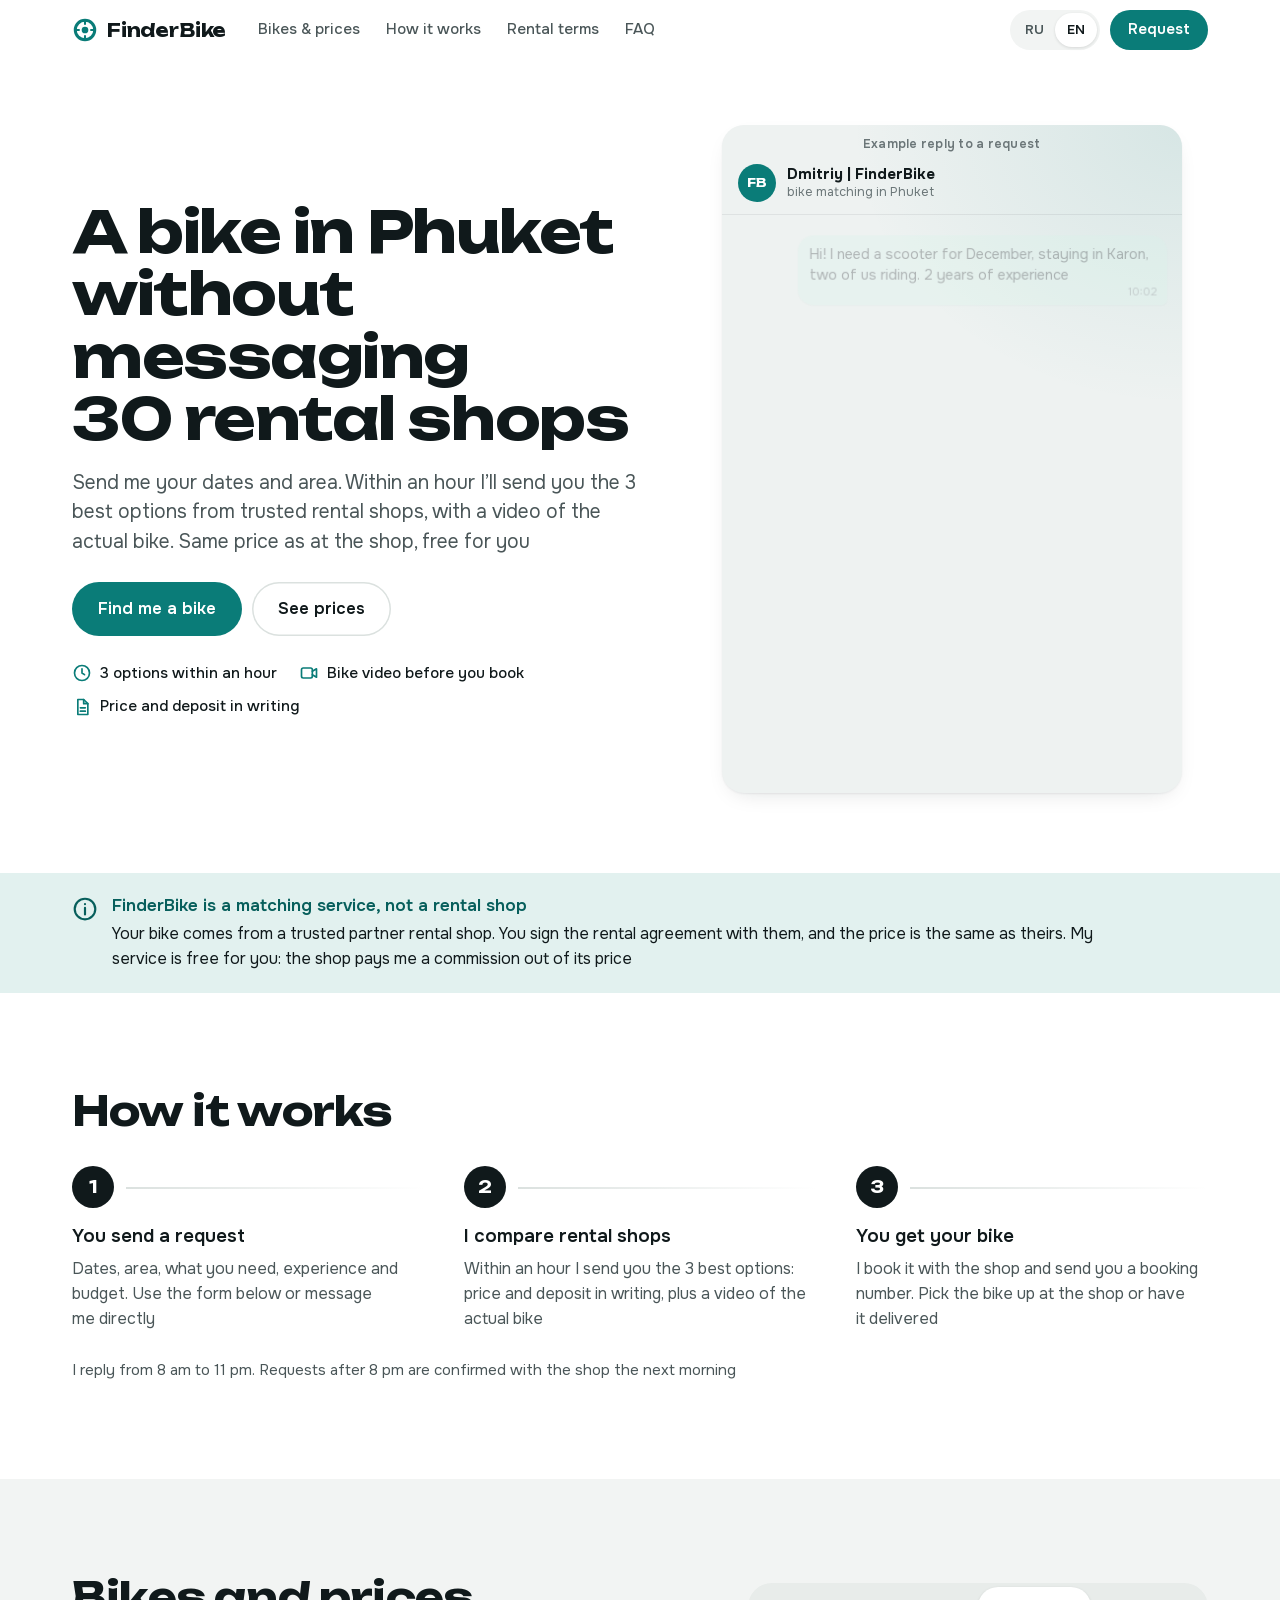
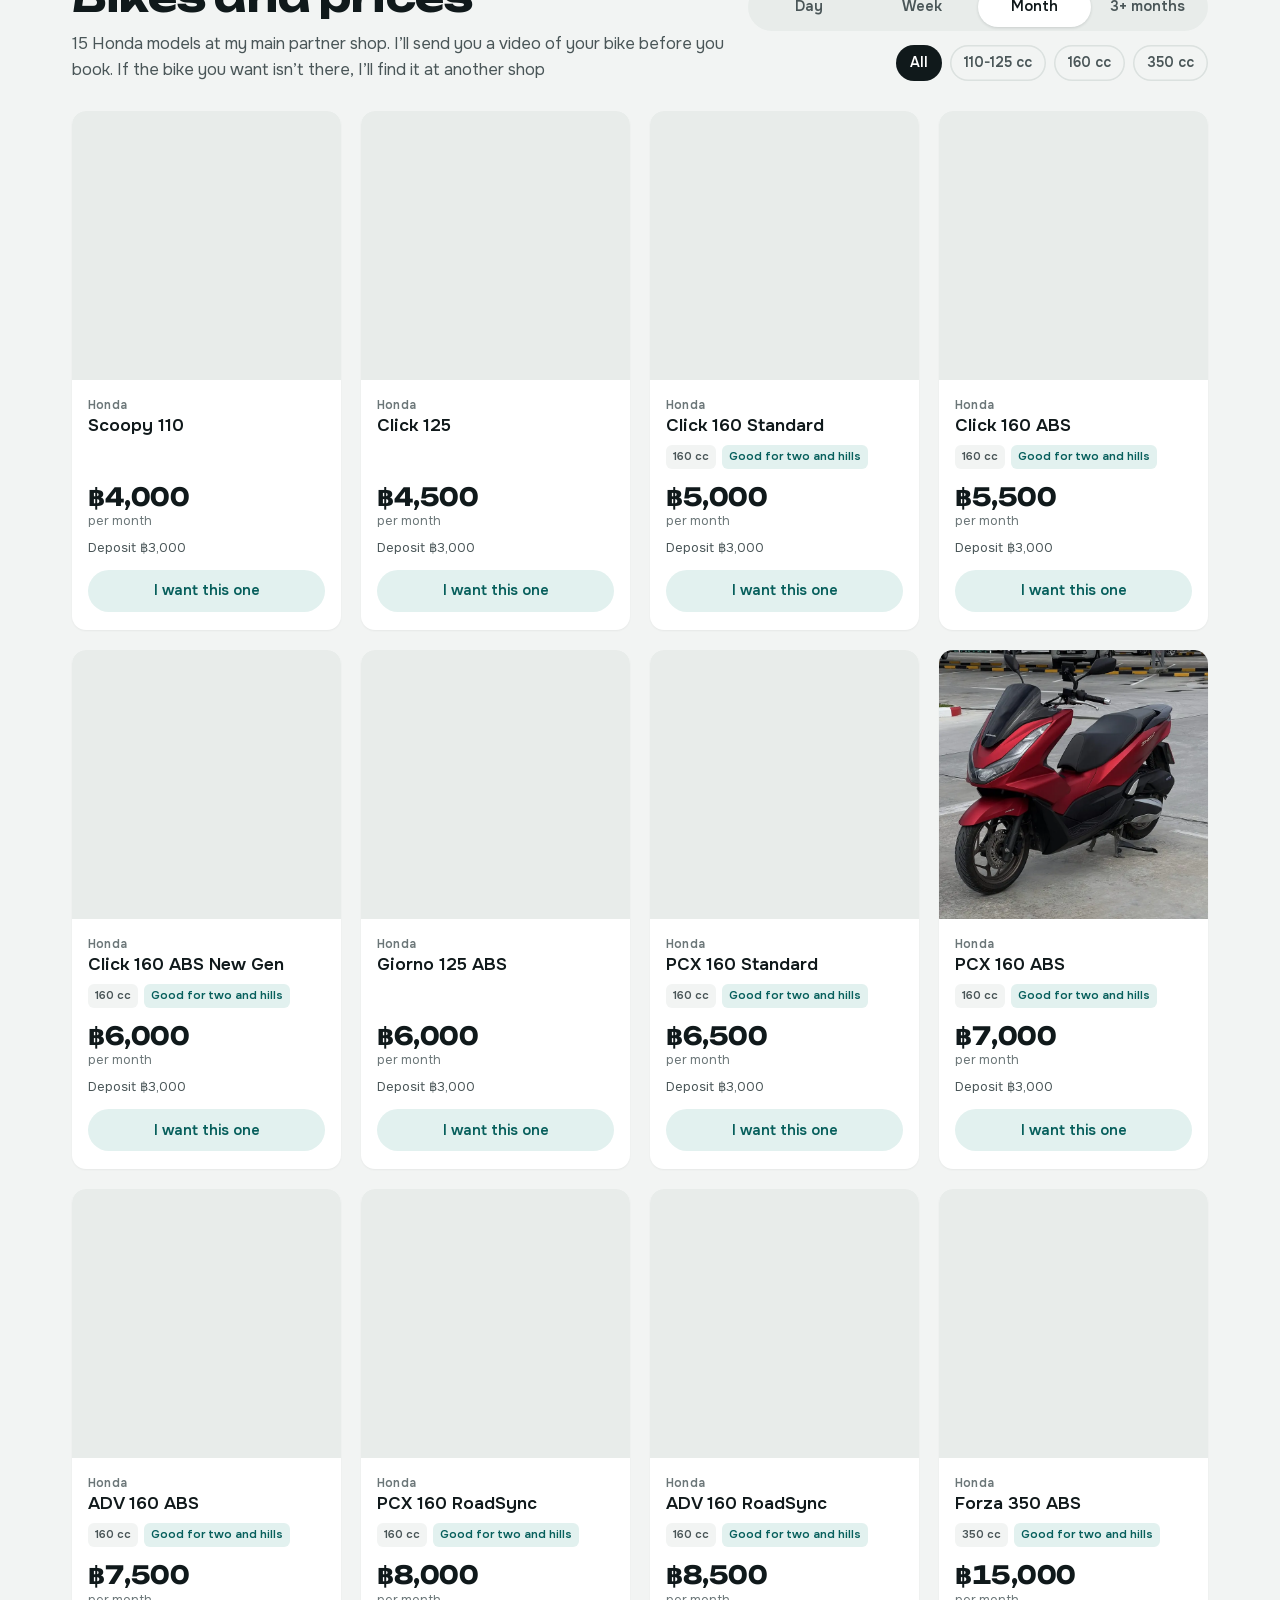
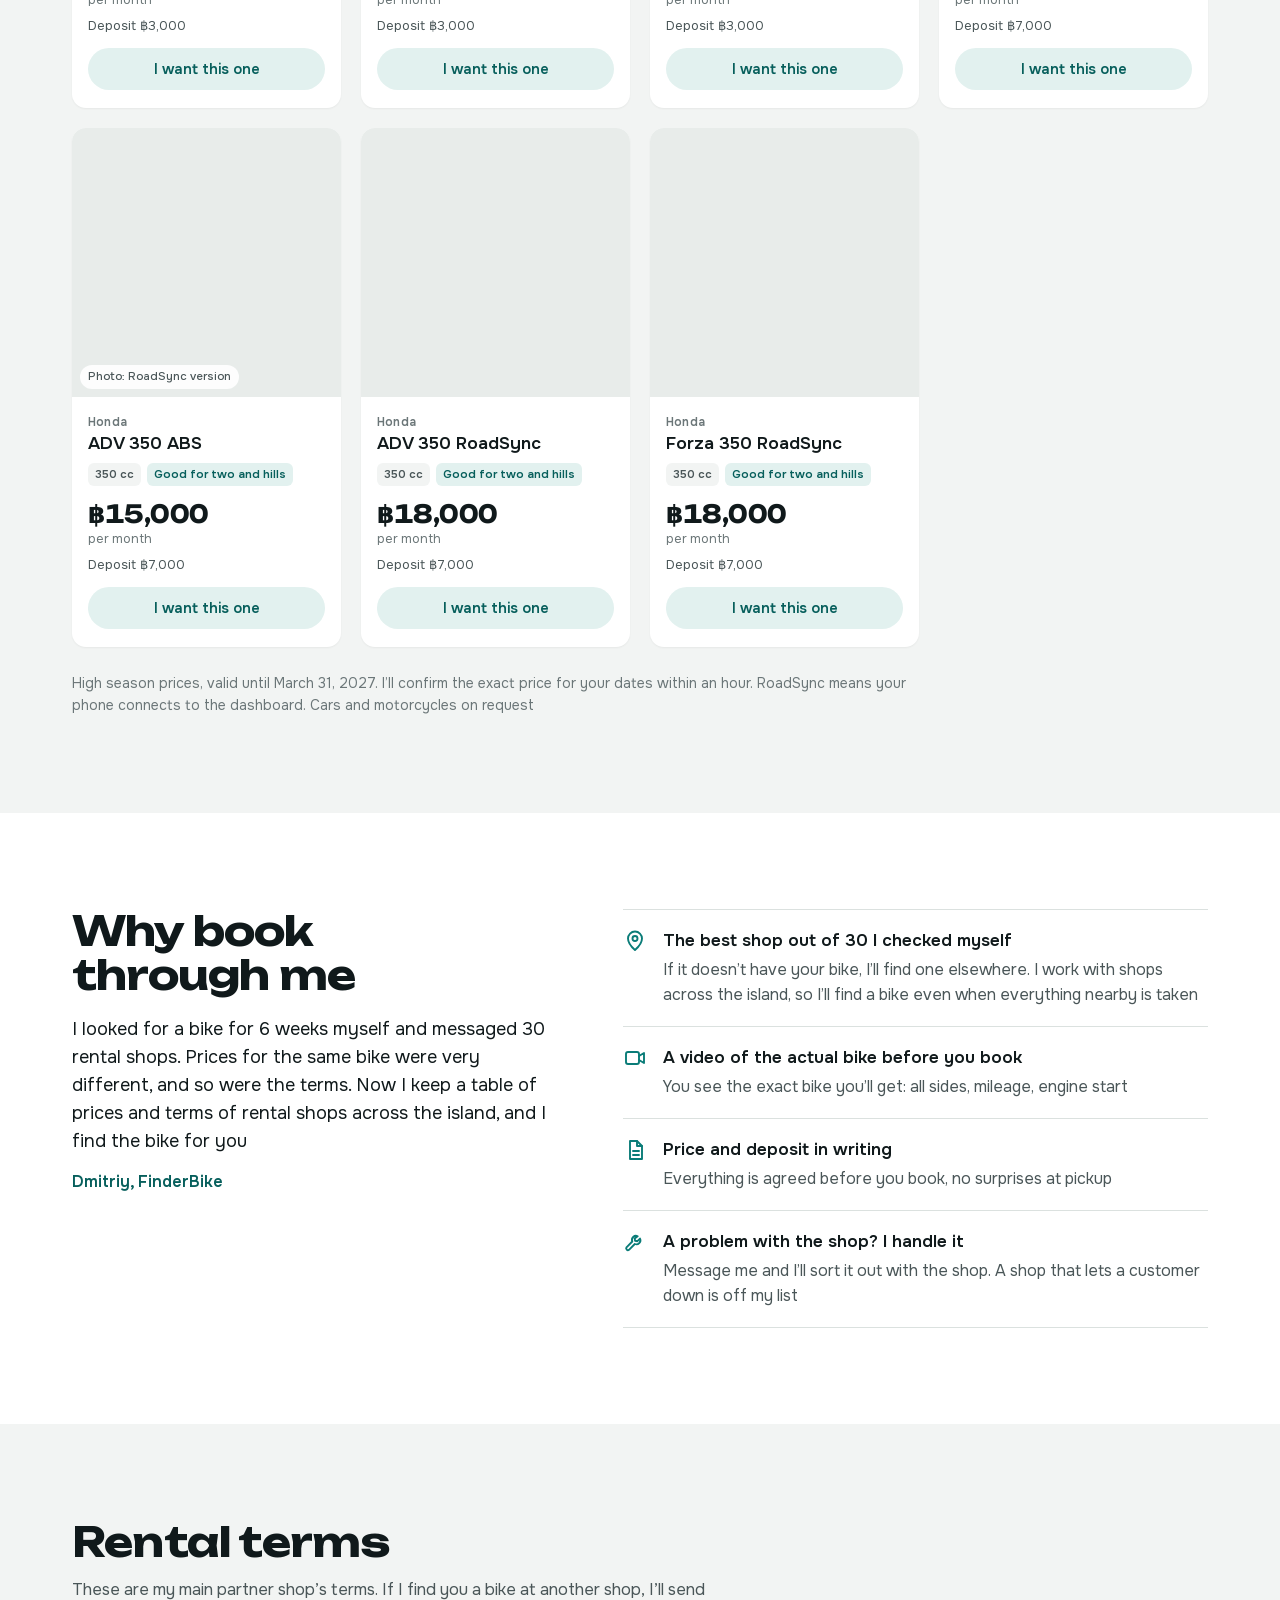
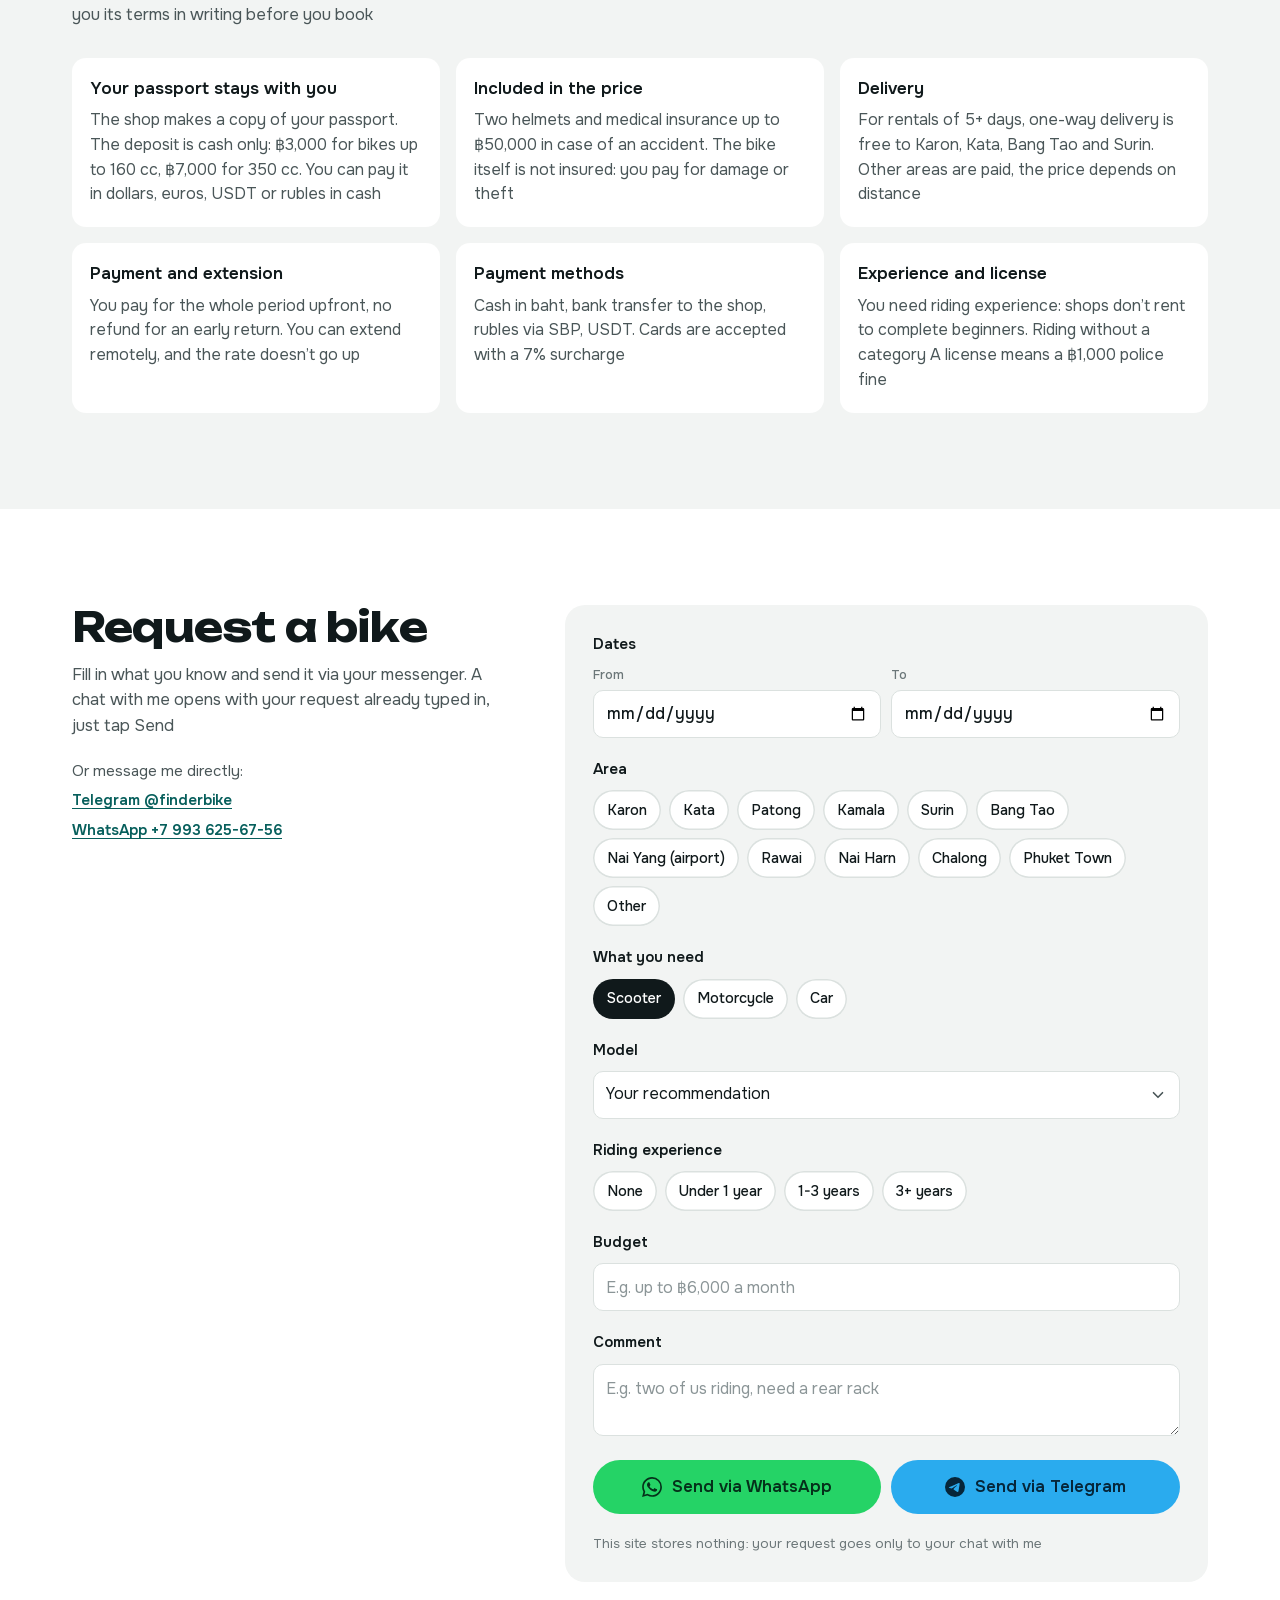
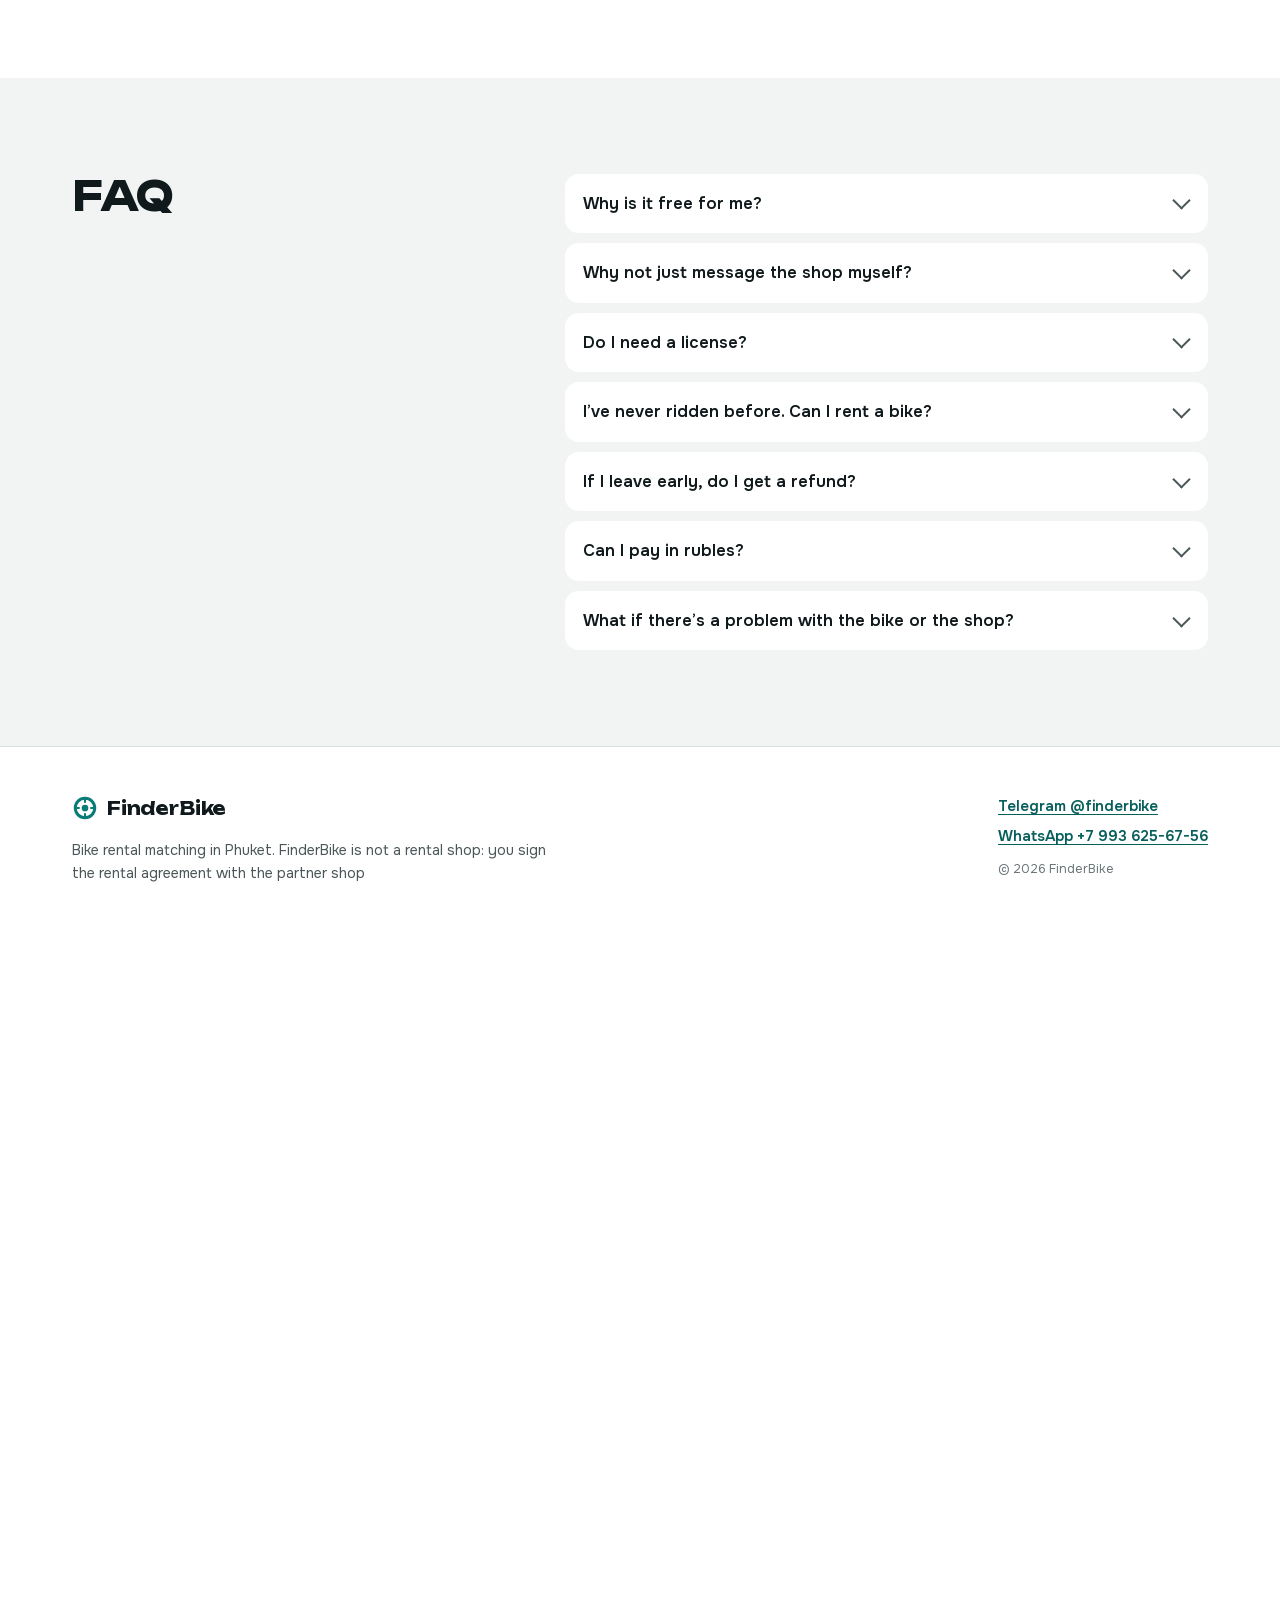
==== en/index.html @ 7093cd12 "FinderBike: одностраничник RU+EN Co-Authored-By: Claude Opus 5.5 <noreply@anthropic.com>" ====
<!doctype html>
<html lang="en"><head><meta charset="utf-8"><title>FinderBike</title>
<meta name="viewport" content="width=device-width, initial-scale=1">
<meta property="og:title" content="FinderBike - a bike in Phuket without messaging 30 rental shops">
<meta property="og:description" content="3 options within an hour, a video of the actual bike before you book, same price as at the shop. Free for you">
<meta property="og:image" content="https://finderbike.github.io/og.jpg">
<meta http-equiv="refresh" content="0; url=../?lang=en">
<link rel="canonical" href="https://finderbike.github.io/?lang=en">
</head><body><a href="../?lang=en">FinderBike in English</a></body></html>
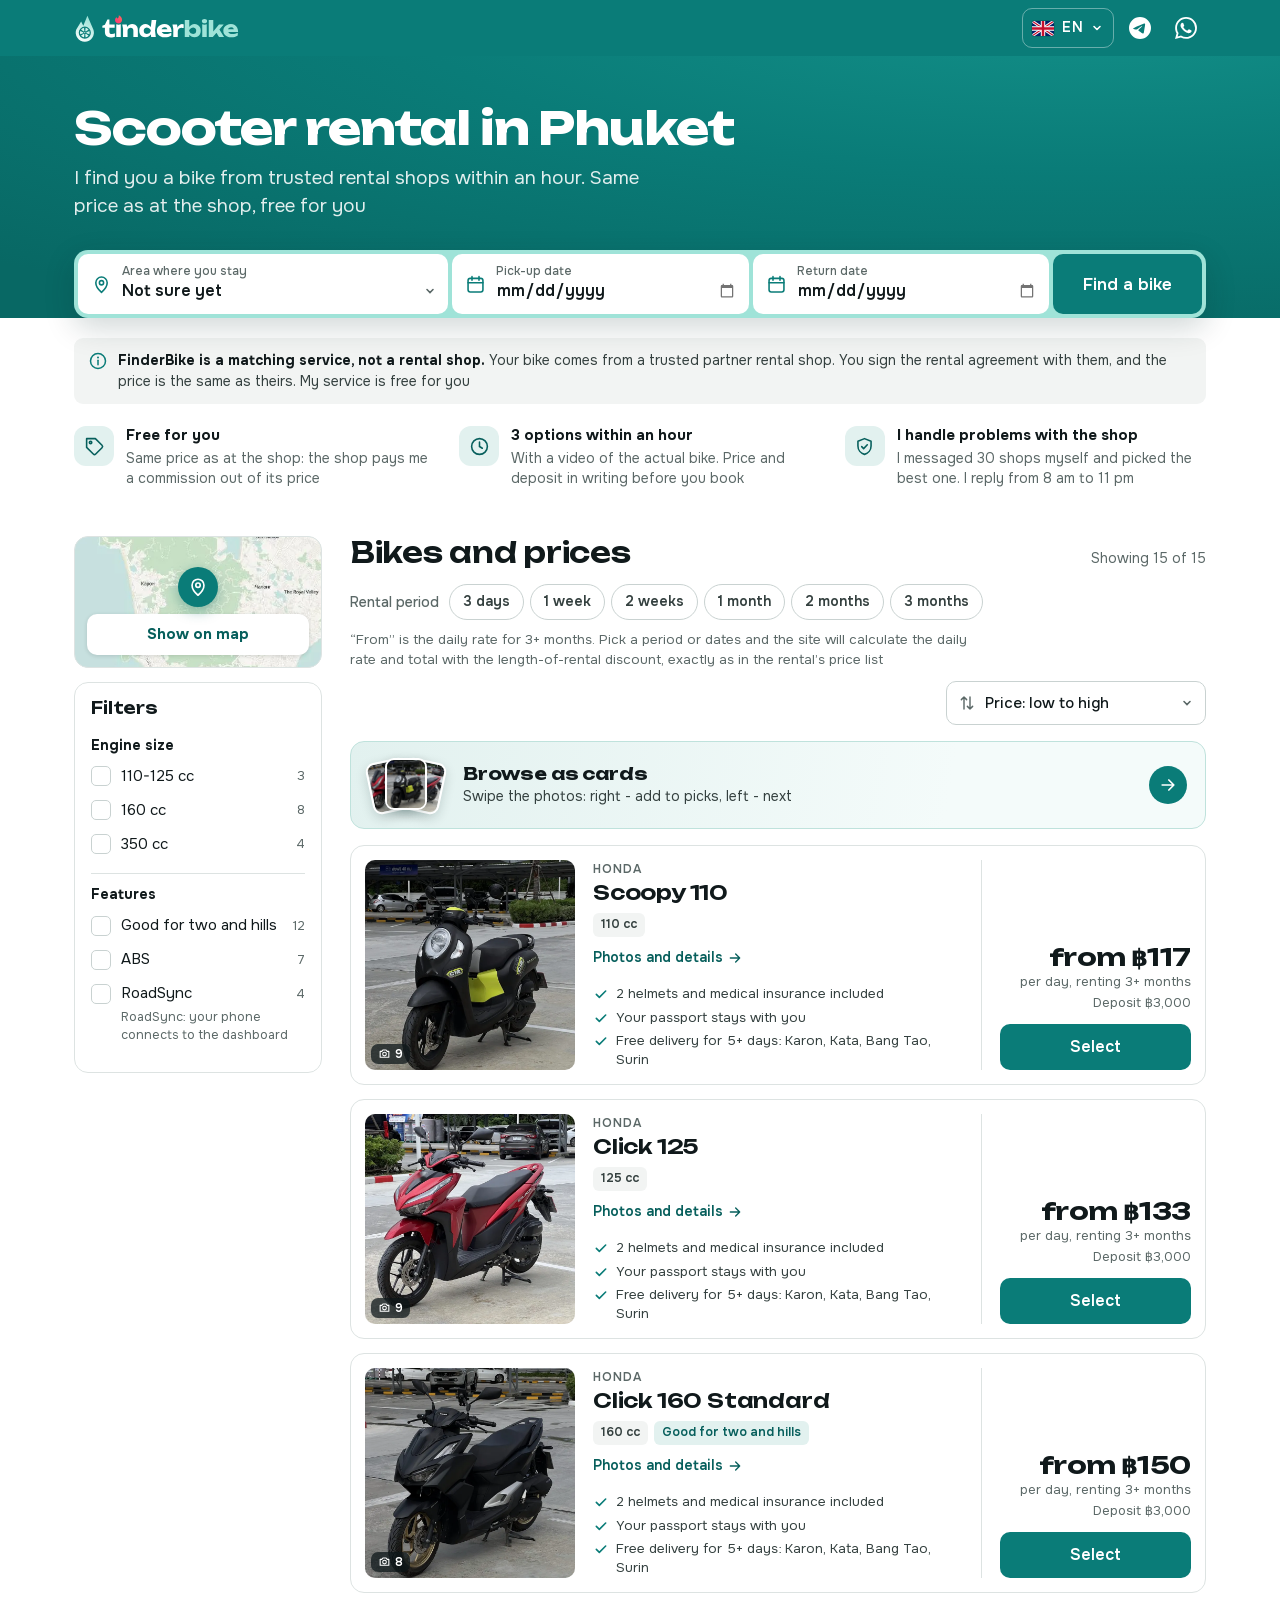
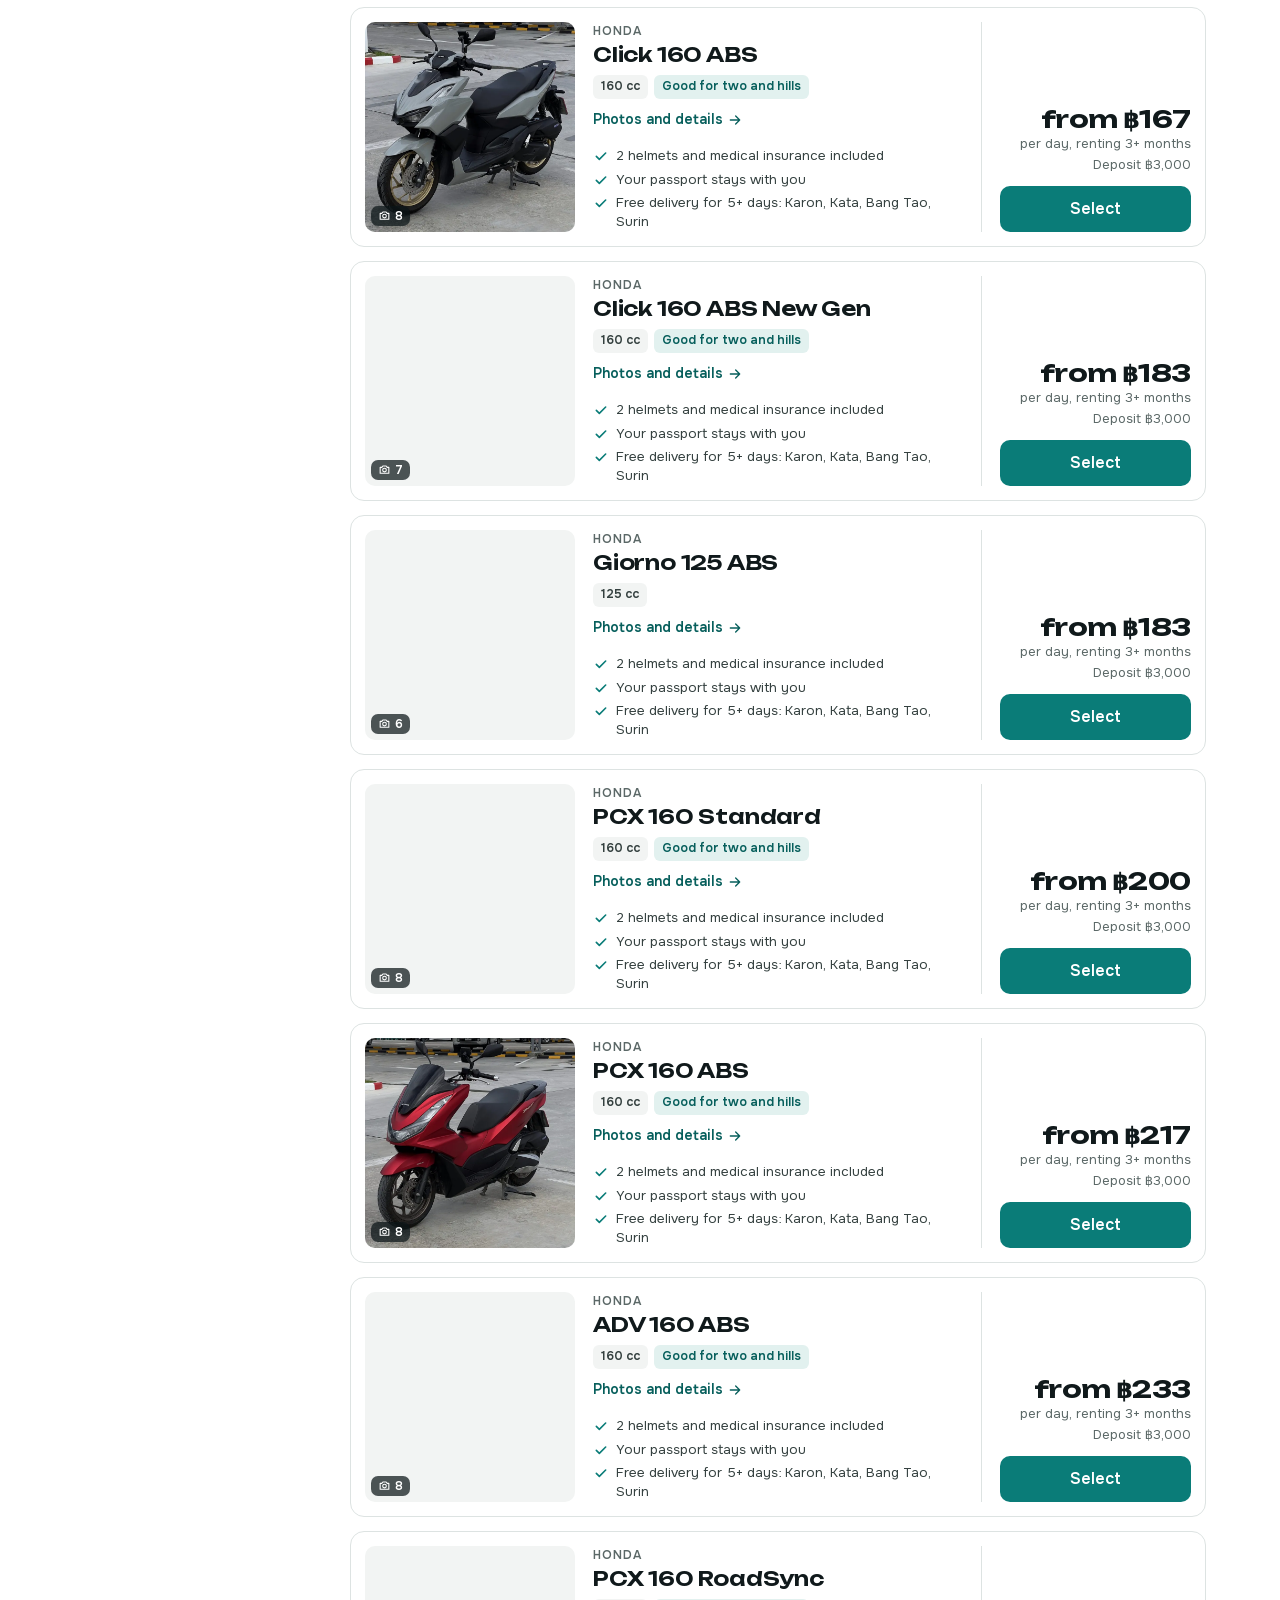
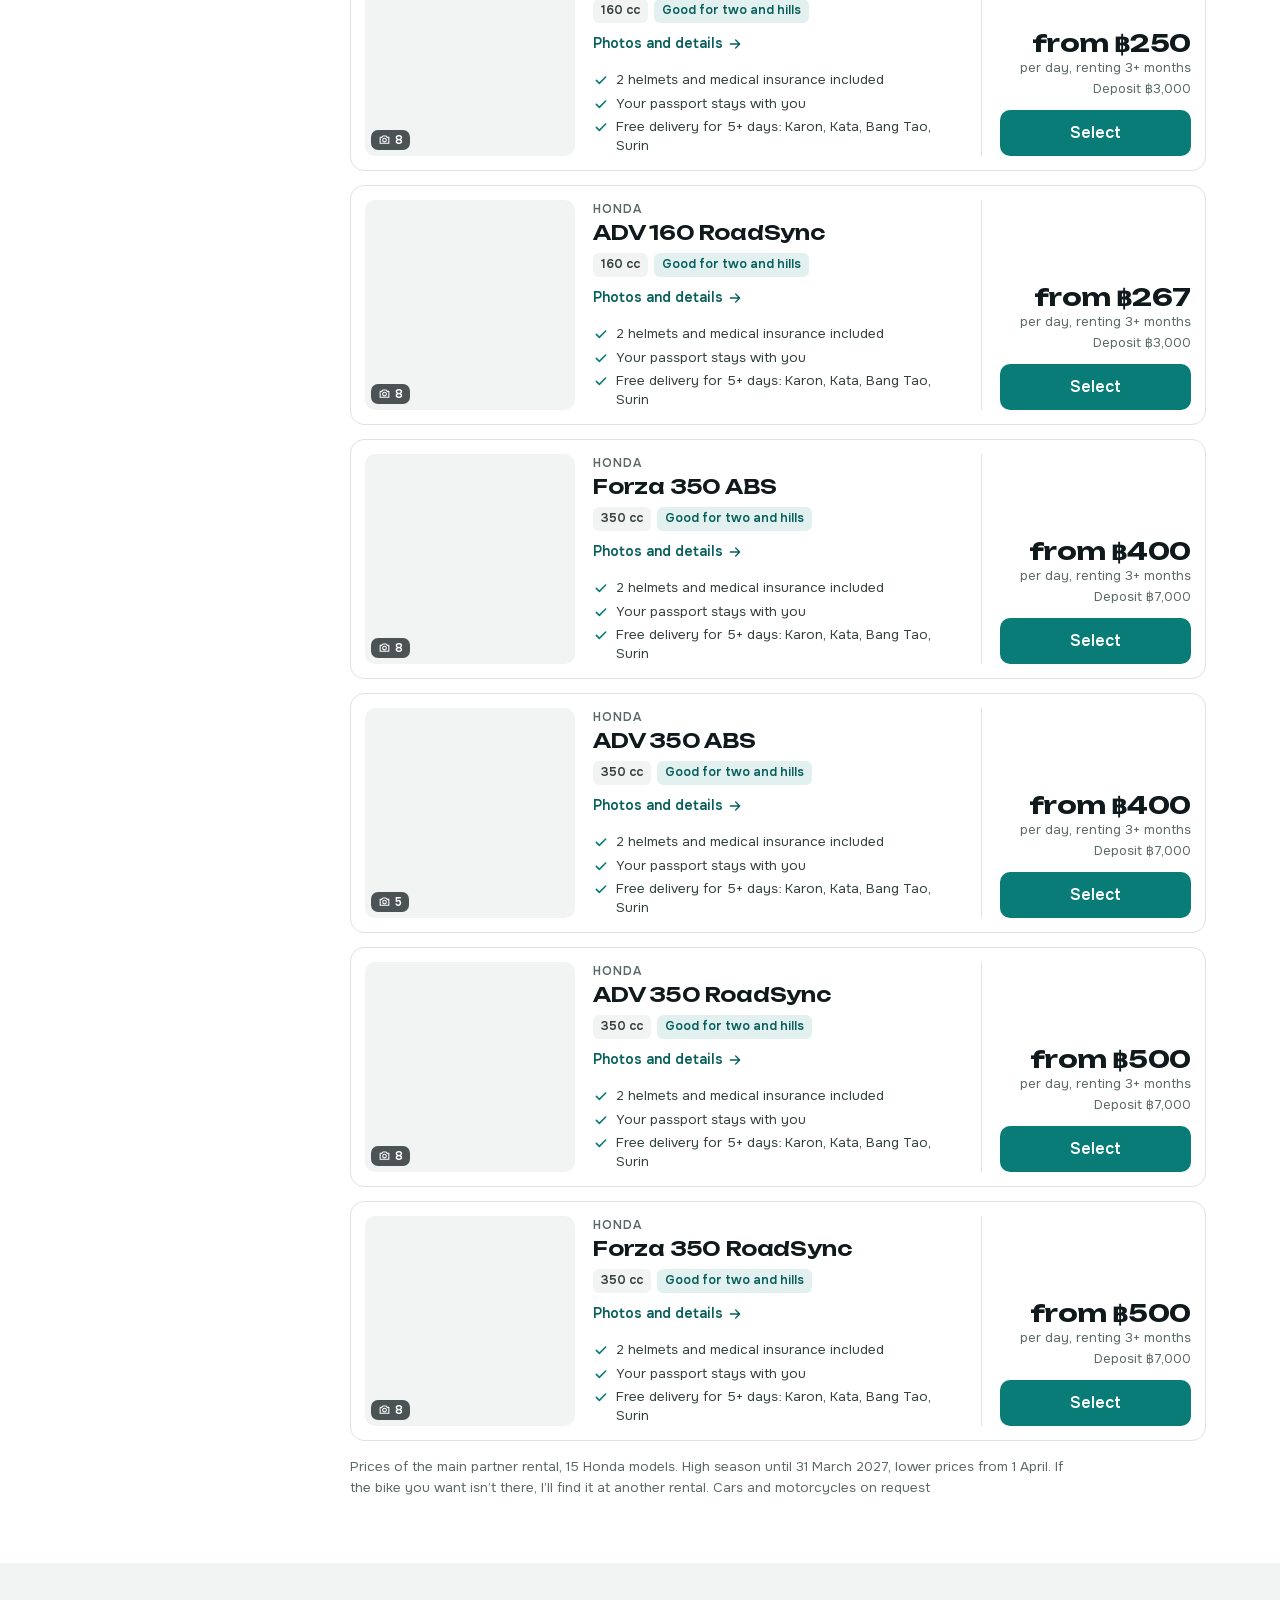
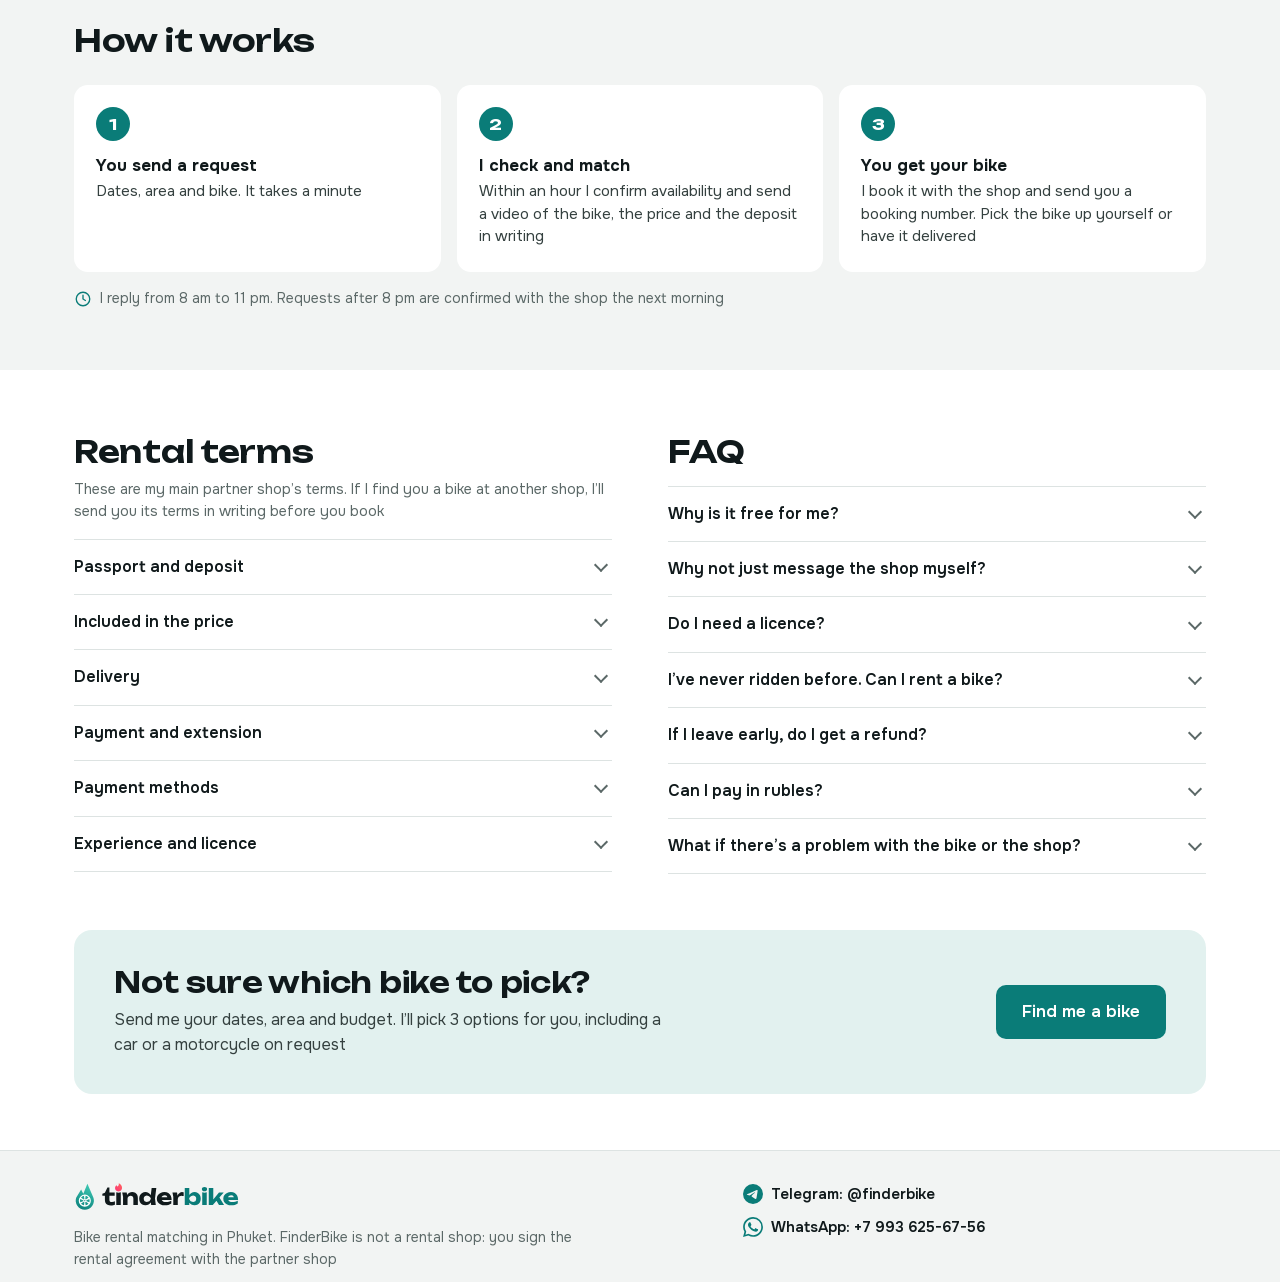
==== commit 74c74a69: "Логотип v4: знак пламя с колесом, слово tinderbike в два цвета, огонёк над i с картинки Дмитрия Лого" ====
--- a/en/index.html
+++ b/en/index.html
@@ -3,7 +3,7 @@
 <meta name="viewport" content="width=device-width, initial-scale=1">
 <meta property="og:title" content="FinderBike - a bike in Phuket without messaging 30 rental shops">
 <meta property="og:description" content="3 options within an hour, a video of the actual bike before you book, same price as at the shop. Free for you">
-<meta property="og:image" content="https://finderbike.github.io/og.jpg">
+<meta property="og:image" content="https://finderbike.github.io/og.jpg?v=3">
 <meta http-equiv="refresh" content="0; url=../?lang=en">
 <link rel="canonical" href="https://finderbike.github.io/?lang=en">
 </head><body><a href="../?lang=en">FinderBike in English</a></body></html>
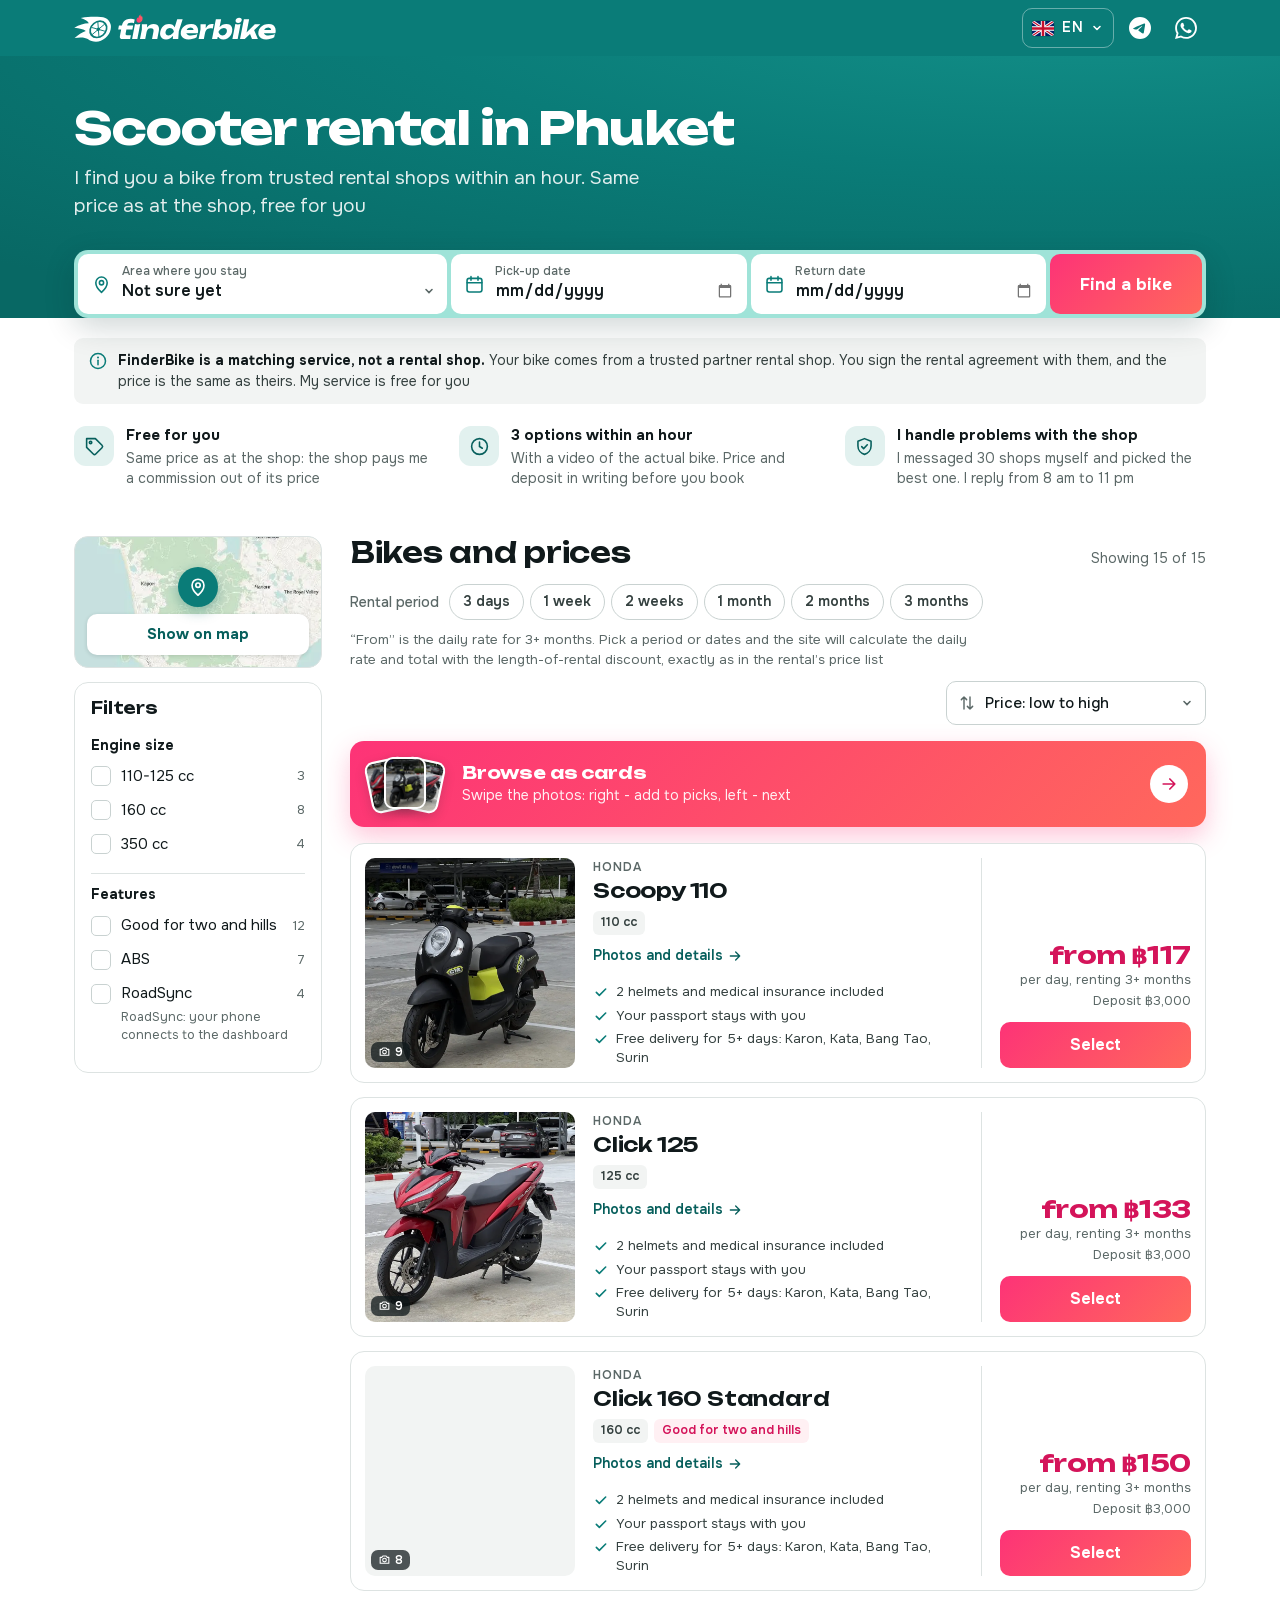
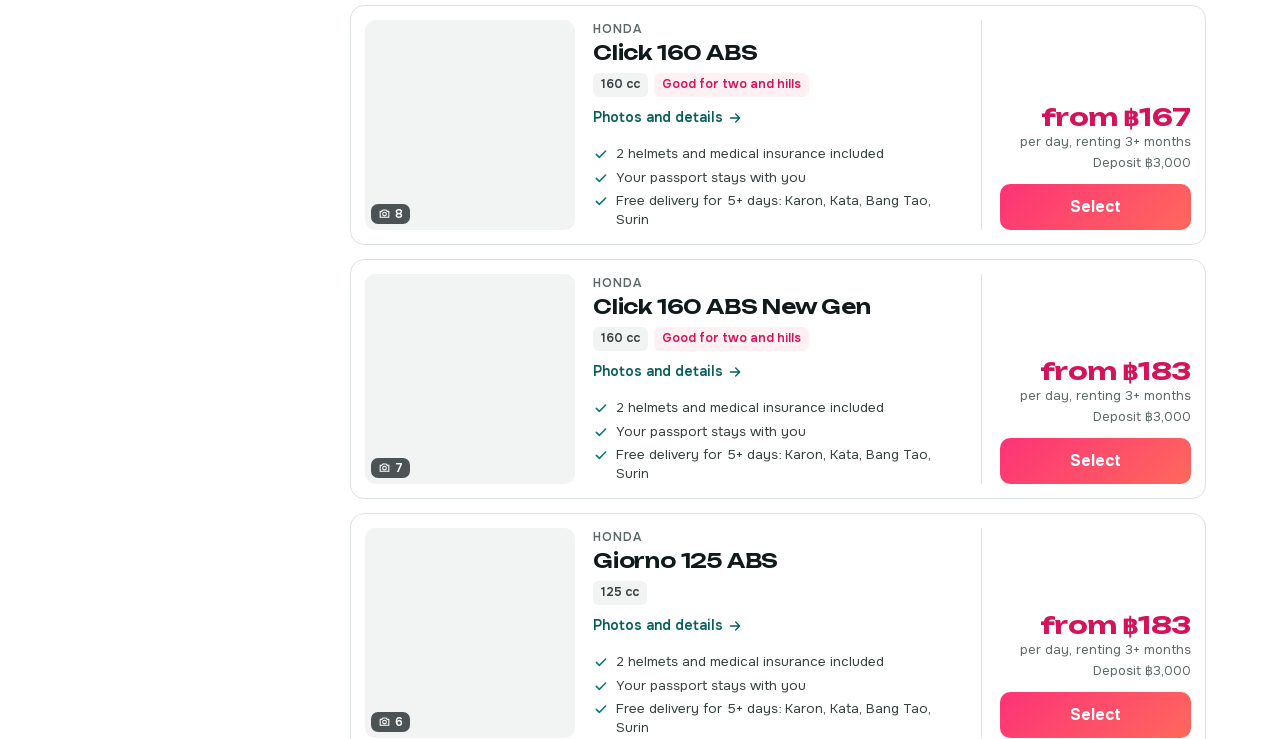
==== commit 3658c427: "Логотип вариант 5 «Скорость» со своим огоньком над i, розово-коралловый цвет в 5 местах сайта - лого" ====
--- a/en/index.html
+++ b/en/index.html
@@ -3,7 +3,7 @@
 <meta name="viewport" content="width=device-width, initial-scale=1">
 <meta property="og:title" content="FinderBike - a bike in Phuket without messaging 30 rental shops">
 <meta property="og:description" content="3 options within an hour, a video of the actual bike before you book, same price as at the shop. Free for you">
-<meta property="og:image" content="https://finderbike.github.io/og.jpg?v=3">
+<meta property="og:image" content="https://finderbike.github.io/og.jpg?v=4">
 <meta http-equiv="refresh" content="0; url=../?lang=en">
 <link rel="canonical" href="https://finderbike.github.io/?lang=en">
 </head><body><a href="../?lang=en">FinderBike in English</a></body></html>
